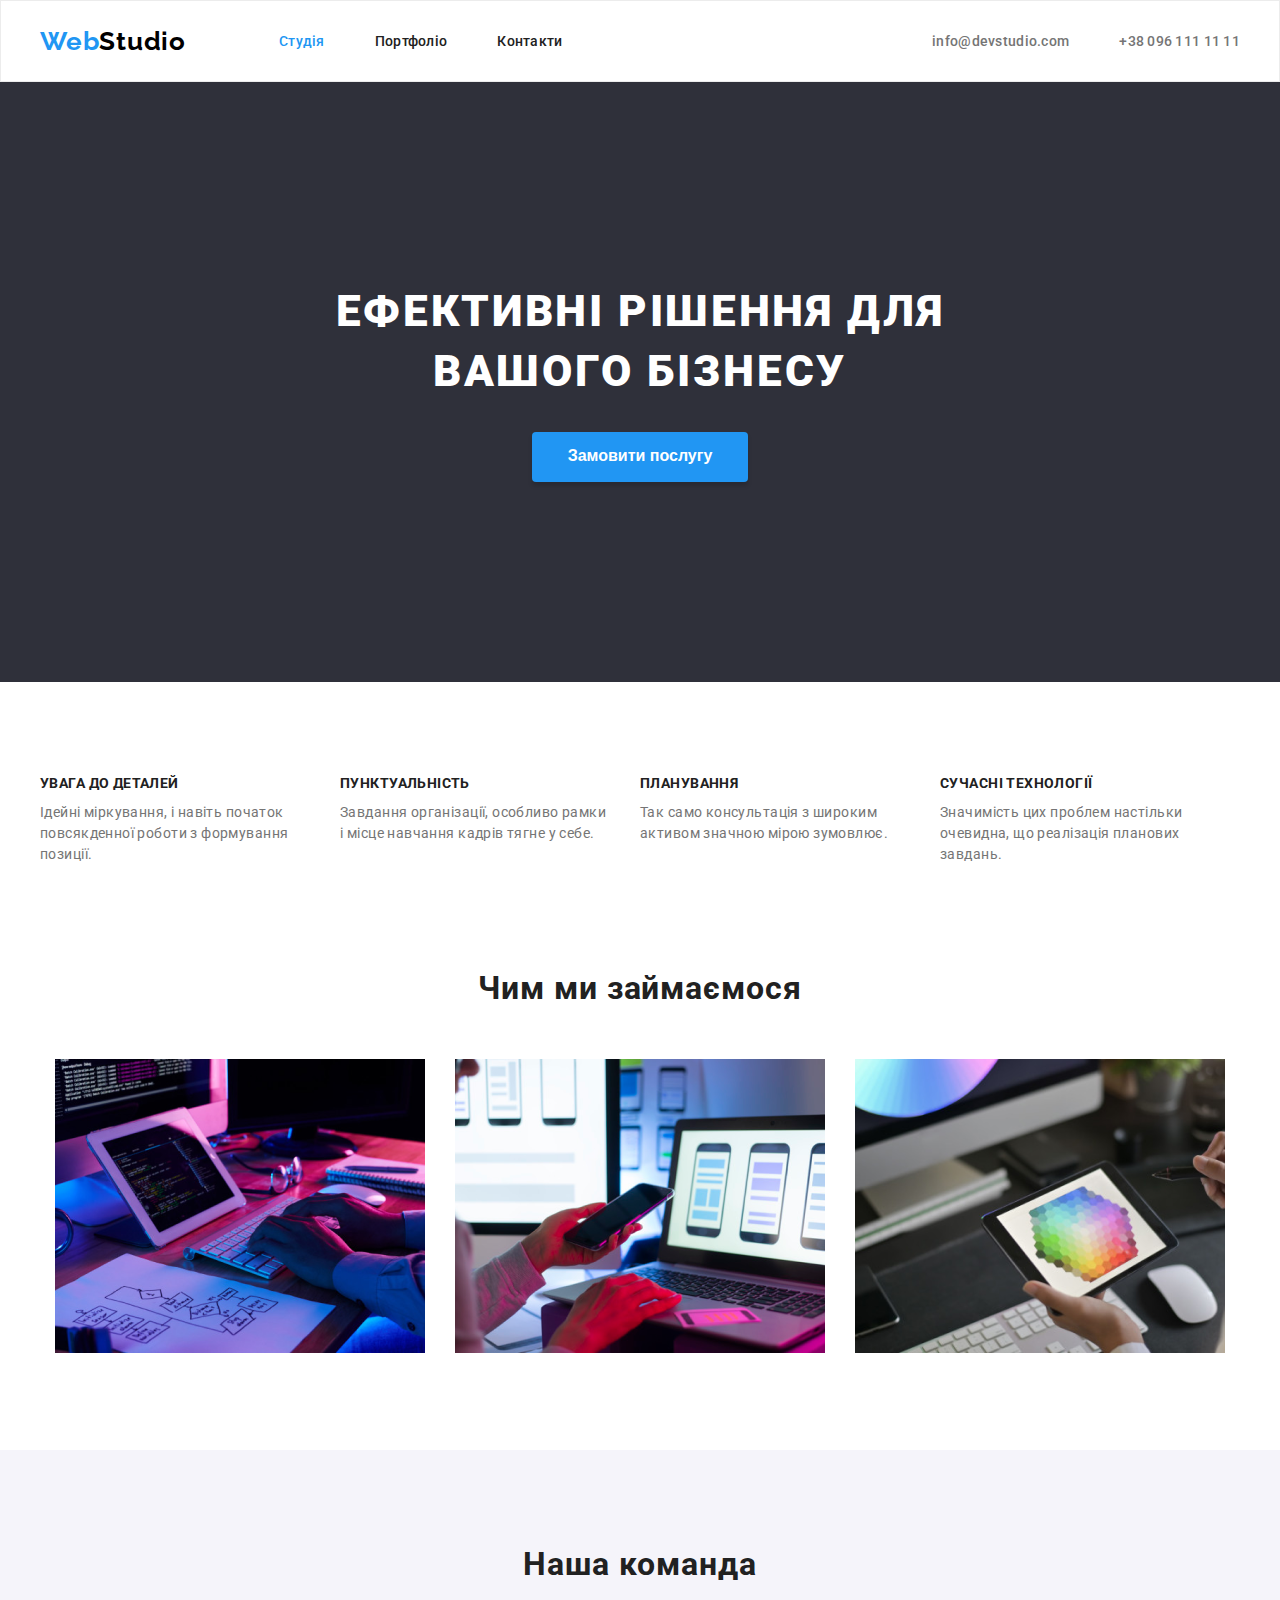
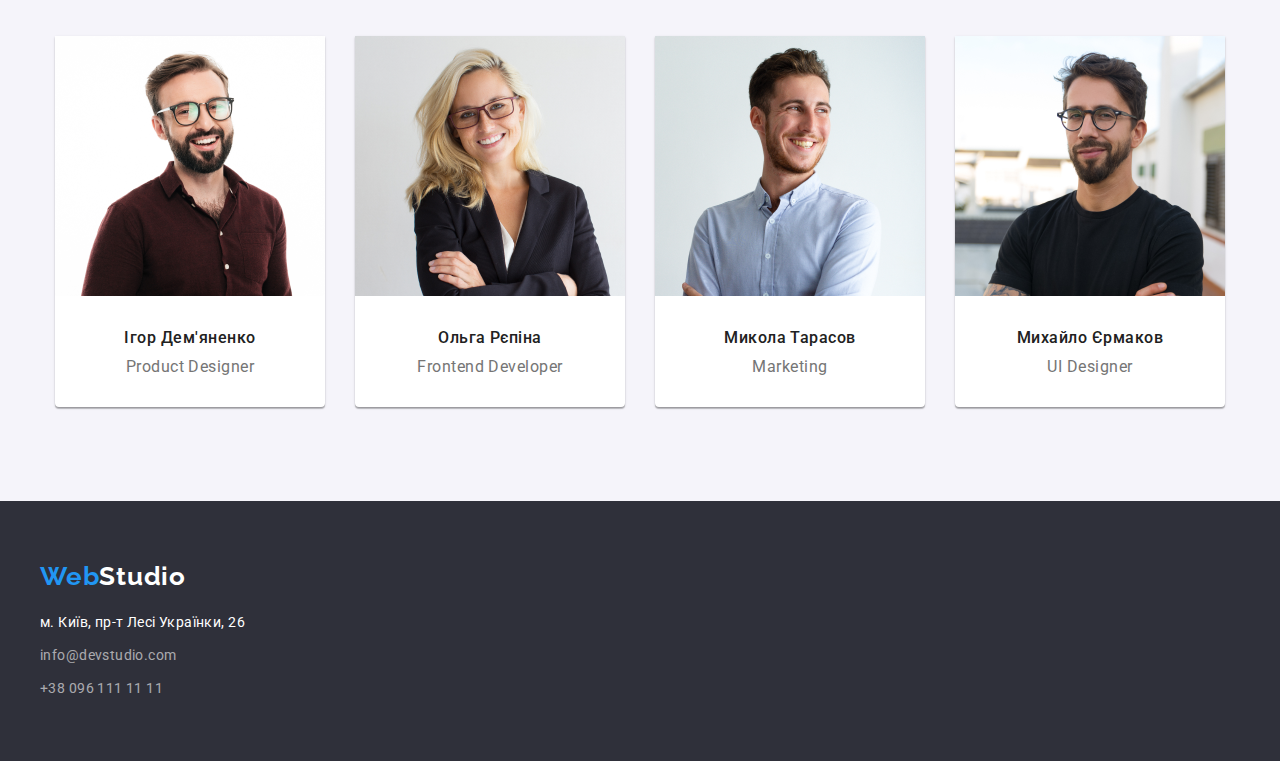
==== index.html @ a10d0b43 "Клонує новий репозиторій" ====
<!DOCTYPE html>
<html lang="uk">
  <head>
    <meta charset="UTF-8">
    <meta http-equiv="X-UA-Compatible" content="IE=edge">
    <meta name="viewport" content="width=device-width, initial-scale=1.0">
    <title>Веб Студія</title>
    <link rel="preconnect" href="https://fonts.googleapis.com">
    <link rel="preconnect" href="https://fonts.gstatic.com" crossorigin>
    <link
      href="https://fonts.googleapis.com/css2?family=Raleway:wght@700&family=Roboto:wght@400;500;700;900&display=swap"
      rel="stylesheet">
    <link rel="stylesheet" href="./styles/styles.css">
  </head>
  <body>
    <!-- Header -->
    <header class="header">
      <!--Меню-->
      <div class="container total-menu">
        <nav class="menu">
          <a class="name-header" href="./index.html" lang="en"
            ><span class="name-title">Web</span>Studio</a
          >
          <ul class="menu-list">
            <li class="menu-item"><a href="./index.html" class="link current-text">Студія</a></li>
            <li class="menu-item"><a href="./portfolio.html" class="link">Портфоліо</a></li>
            <li class="menu-item"><a href="#" class="link">Контакти</a></li>
          </ul>
        </nav>
        <!--Лінки зв'язку-->
        <ul class="menu-contacts">
          <li class="contact-mail">
            <a href="mailto:info@devstudio.com" class="contacts-mail">info@devstudio.com</a>
          </li>
          <li class="contact-tel">
            <a href="tel:+380961111111" class="contacts-tel">+38 096 111 11 11</a>
          </li>
        </ul>
      </div>
    </header>
    <!--Main-->
    <main>
      <!--Шапка-->
      <section class="hero">
        <div class="container">
          <h1 class="hero-title">Ефективні рішення для вашого бізнесу</h1>
          <button class="hero-button" type="button">Замовити послугу</button>
        </div>
      </section>
      <!--Особливості-->
      <section class="describe">
        <div class="container">
          <h2 class="visually-hidden">Що нас характеризує</h2>
          <ul class="describe-list">
            <li class="describe-item">
              <h3 class="describe-article">УВАГА ДО ДЕТАЛЕЙ</h3>
              <p class="describe-text">
                Ідейні міркування, і навіть початок повсякденної роботи з формування позиції.
              </p>
            </li>
            <li class="describe-item">
              <h3 class="describe-article">ПУНКТУАЛЬНІСТЬ</h3>
              <p class="describe-text">
                Завдання організації, особливо рамки і місце навчання кадрів тягне у себе.
              </p>
            </li>
            <li class="describe-item">
              <h3 class="describe-article">ПЛАНУВАННЯ</h3>
              <p class="describe-text">
                Так само консультація з широким активом значною мірою зумовлює.
              </p>
            </li>
            <li class="describe-item">
              <h3 class="describe-article">СУЧАСНІ ТЕХНОЛОГІЇ</h3>
              <p class="describe-text">
                Значимість цих проблем настільки очевидна, що реалізація планових завдань.
              </p>
            </li>
          </ul>
        </div>
      </section>
      <!--Чим ми займаємося-->
      <section class="our-business">
        <div class="container">
          <h2 class="our-business-title">Чим ми займаємося</h2>
          <ul class="our-business-list">
            <li class="our-business-item">
              <img
                src="./images/img1.jpg"
                alt="Складання алглритмів на ноутбуці"
                width="370"
                height="294">
            </li>
            <li class="our-business-item">
              <img
                src="./images/img2.jpg"
                alt="Розробкв мобільних додатків"
                width="370"
                height="294">
            </li>
            <li class="our-business-item">
              <img
                src="./images/img3.jpg"
                alt="Кольорова гама на планшеті"
                width="370"
                height="294">
            </li>
          </ul>
        </div>
      </section>
      <!--Наша команда-->
      <section class="our-command">
        <div class="container">
          <h2 class="our-command-title">Наша команда</h2>
          <ul class="our-command-list">
            <li class="our-command-item">
              <img src="./images/img4.jpg" alt="Ігор Дем'яненко" width="270" height="260">
              <div class="pic-worker">
                <h3 class="our-name">Ігор Дем'яненко</h3>
                <p class="our-job" lang="en">Product Designer</p>
              </div>
            </li>
            <li class="our-command-item">
              <img src="./images/img5.jpg" alt="Ольга Рєпіна" width="270" height="260">
              <div class="pic-worker">
                <h3 class="our-name">Ольга Рєпіна</h3>
                <p class="our-job" lang="en">Frontend Developer</p>
              </div>
            </li>
            <li class="our-command-item">
              <img src="./images/img6.jpg" alt="Микола Тарасов" width="270" height="260">
              <div class="pic-worker">
                <h3 class="our-name">Микола Тарасов</h3>
                <p class="our-job" lang="en">Marketing</p>
              </div>
            </li>
            <li class="our-command-item">
              <img src="./images/img7.jpg" alt="Михайло Єрмаков" width="270" height="260">
              <div class="pic-worker">
                <h3 class="our-name">Михайло Єрмаков</h3>
                <p class="our-job" lang="en">UI Designer</p>
              </div>
            </li>
          </ul>
        </div>
      </section>
    </main>
    <!--Footer-->
    <footer class="footer">
      <div class="container">
        <a class="name-footer" href="index.html" lang="en"
          ><span class="name-title">Web</span>Studio</a
        >
        <address>
          <ul class="address-list">
            <li class="address-item">
              <a
                href="https://goo.gl/maps/f6Jy9NrF3AqPm8kXA"
                target="_blank"
                rel="noopener noreferrer"
                >м. Київ, пр-т Лесі Українки, 26</a
              >
            </li>
            <li class="address-link">
              <a href="mailto:info@devstudio.com" class="contact-link">info@devstudio.com</a>
            </li>
            <li class="address-link">
              <a href="tel:+380961111111" class="contact-link">+38 096 111 11 11</a>
            </li>
          </ul>
        </address>
      </div>
    </footer>
  </body>
</html>
---- styles/styles.css ----
:root {
    --brand-color: #000;
    --primary-text-color: #212121;
    --secondary-text-color: #757575;
    --accent-text-color: #2196F3;
    --title-color: #FFFFFF;
    --background-color: #2F303A;
    --background-button: #2196F3;
    --background-portfolio: #F5F4FA;
    --background-color-main: #ffffff;
    --background-color-active: #188CE8;
}

body {
    font-family: 'Roboto', sans-serif;
    color: var(--primary-text-color);
    background: var(--background-color-main);
    margin: 0 auto;
 
    font-size: 14px;
}

.container {
    width: 1200px;
    padding-left: 15px;
    padding-right: 15px;
    margin: 0 auto;
    /* border: 1px solid #bb2020; */
}

/*_____________________Header__________________*/
.header {
    border-color: var(--background-color-main);
    border: 1px solid #ECECEC;
}

.name-header {
    display: inline-block;
    margin-right: 93px;
  
    font-family: 'Raleway';
    font-weight: 700;
    font-size: 26px;
    line-height: 1.19;
    /* identical to box height */
    letter-spacing: 0.03em;

    text-decoration: none;
    color: var(--brand-color);
}

.name-title,
.name-footer {
    color: var(--accent-text-color);
}

/*__________________Menu_____________________*/
.total-menu{
    display: flex;
    align-items: center;
}

.menu {
    display: flex;
    align-items: center;
}

.menu-list,
.menu-contacts {
    list-style: none;
    margin: 0;
}

.menu-list {
    padding-left: 0px;
   
    display: flex;
    justify-content: flex-start; 
    flex-direction: row;
    gap: 50px;
}

.menu-item {
    margin-left: 0px;
    /* padding-right: 50px; */
    
 }

.link {
    display: block;

    color: var(--primary-text-color);
    padding-top: 32px;
    padding-bottom: 32px;

    text-decoration: none;

    font-weight: 500;
    line-height: 16px;
    letter-spacing: 0.02em;

    color: var(--primary-text-color);
}

.current-text {
    color: var(--accent-text-color);
}

   /* Connection links */
.menu-contacts {
    display: flex;
    align-items: center;
    /* padding: 0; */
    padding-left: 0;
    margin-left: auto;
    gap: 50px;
}

.contacts-mail {
    line-height: 16px;
    letter-spacing: 0.02em;

    color: var(--secondary-text-color);
}

.contacts-tel {
    line-height: 16px;
    letter-spacing: 0.02em;

    color: var(--secondary-text-color);
}

.contacts-mail,
.contacts-tel {
    text-decoration: none;
    font-weight: 500;
}

.link:hover,
.link:focus,
.contacts-mail:hover,
.contacts-mail:focus,
.contacts-tel:hover,
.contacts-tel:focus {
    color: var(--accent-text-color);
}

 /*___________________Hero____________________*/
.hero {
    padding-top: 200px;
    padding-bottom: 200px;
    /* padding-left: 452px; */
    background-color: var(--background-color);
}

.hero-title {
    margin: auto auto 30px auto;
    width: 696px;
    font-weight: 900;
    font-size: 44px;
    line-height: 1.36;
    /* or 136% */
    text-align: center;
    letter-spacing: 0.06em;
    text-transform: uppercase;
    color: var(--title-color);
}

    /* Button */
.hero-button {
    width: 216px;
    height: 50px;
    margin: 0 auto;
    display: flex;
    align-items: center;
    text-align: center;
    font-weight: 700;
    font-size: 16px;
    line-height: 1.8;
    cursor: pointer;
    color: var(--title-color);
    background-color: var(--background-button);
    box-shadow: 0px 4px 4px rgba(0, 0, 0, 0.15);
    border-radius: 4px;
    border: none;
    justify-content: center;
}

.hero button[type="button"]:hover,
.hero button[type="button"]:focus {
    color: var(--title-color);
    background-color: var(--background-color-active);
}

/* ___________________Describe_________________________ */

.describe {
    padding-top: 94px;
    padding-bottom: 94px;
}

.visually-hidden {
    position: absolute;
    white-space: nowrap;
    width: 1px; 
    height: 1px;
    overflow: hidden;
    border: 0;
    padding: 0;
    clip: rect(0 0 0 0);
    clip-path: inset(50%);
    margin: -1px; }

.describe-list {
    margin: 0 auto;
    padding-left: 0;
    display: flex;
    list-style: none;
    gap: 30px;
}

.describe-article {
    margin-top: 0;
    margin-bottom: 10px;

    font-weight: 700;
    font-size: 14px;
    line-height: 1.14;
    letter-spacing: 0.03em;
    text-transform: uppercase;
    color: var(--primary-text-color);
}

.describe-text {
    margin: 0;

    width: 270px;
    height: 72px;

    font-size: 14px;
    line-height: 1.5;
    /* or 171% */

    letter-spacing: 0.03em;
    color: var(--secondary-text-color);
}

/*__________________Our business______________*/

.our-business {
    padding-bottom: 94px;
}

.our-business-title {
    margin-bottom: 50px;
    margin-top: 0;

    display: flex;
    justify-content: center;
    font-size: 32px;
    line-height: 1.3;
    text-align: center;
    letter-spacing: 0.03em;
    color: var(--primary-text-color);
}

.our-business-list {
    display: flex;
    margin: 0;
    padding-left: 0;

    justify-content: center;
    gap: 30px;
}

.our-business-item {
    list-style: none;
}

/* __________________Our command________________ */
.our-command {
    padding-top: 94px;
    padding-bottom: 94px;

    background-color: var(--background-portfolio);
}

.our-command-title {
    margin-bottom: 50px;
    margin-top: 0;

    font-size: 32px;
    line-height: 1.3;
    text-align: center;
    letter-spacing: 0.03em;
    color: var(--primary-text-color);
}

.our-command-list {
    display: flex;
    justify-content: center;
    margin: 0;
    padding-left: 0;
    gap: 30px;
    list-style: none;
}

.our-command-item {
    background-color: var(--background-color-main);
/* material shadow v1 */
    box-shadow: 0px 1px 3px rgba(0, 0, 0, 0.12), 0px 1px 1px rgba(0, 0, 0, 0.14), 0px 2px 1px rgba(0, 0, 0, 0.2);
    border-radius: 0px 0px 4px 4px;
}

.pic-worker {
    padding: 30px 0;
}

.our-name {
    margin: 0;
    font-weight: 500;
    font-size: 16px;
    line-height: 1.18;
/* identical to box height */
    text-align: center;
    letter-spacing: 0.03em;
    color: var(--primary-text-color);
    display: flex;
    justify-content: center;
}

.our-job{
    margin-top: 10px;
    margin-bottom: 0;

    font-size: 16px;
    line-height: 1.18;
/* identical to box height */
    text-align: center;
    letter-spacing: 0.03em;
    color:var(--secondary-text-color);
    display: flex;
    justify-content: center;
}

/*__________________Footer__________________________*/
.footer {
    padding: 60px 0;
    background-color: var(--background-color);
}

.name-footer {
    font-family: 'Raleway';
    font-weight: 700;
    font-size: 26px;
    line-height: 1.19;
 /* identical to box height */
    letter-spacing: 0.03em;
    text-decoration: none;
    color: var(--title-color);
}

.address-list {
    margin-top: 20px;
    margin-bottom: 0;

    padding-left: 0px;
    list-style: none;
    font-style: normal;
    text-decoration:none;
}

.contact-link:hover,
.contact-link:focus {
    color: var(--accent-text-color);
}

.address-list a[href="https://goo.gl/maps/f6Jy9NrF3AqPm8kXA"] {
    font-weight: 400;
    font-size: 14px;
    line-height: 1.71;
    /* or 171% */
    letter-spacing: 0.03em;

    text-decoration:none;
    color: var(--title-color);
}

.address-link {
    margin-top: 9px;
}

.contact-link {
    font-weight: 400;
    font-size: 14px;
    line-height: 1.71;
    /* or 171% */
    letter-spacing: 0.03em;
    color: rgba(255, 255, 255, 0.6);
    text-decoration:none;
}

.address-item:hover,
.address-item:focus {
    color: var(--accent-text-color);
}

/*========================Portfolio==========================*/

.portfolio {
    padding-top: 94px;
    padding-bottom: 94px;
}

.portfolio-list {
    margin: 0;
    padding-left: 0;
    list-style: none;
    display: flex;
    justify-content: center;
    gap: 8px;
}

.portf-button:hover,
.portf-button:focus {
    background-color: var(--accent-text-color);
    color: var(--title-color);
}

.portf-button {
    padding: 6px 22px;
    width: auto;
    height: 38px;
    border-radius: 4px;
    border: 0;
    cursor: pointer;
    font-family: 'Roboto';
    /* font-style: normal; */
    font-weight: 500;
    font-size: 16px;
    line-height: 1.6;
    /* identical to box height, or 162% */
    text-align: center;
    /* letter-spacing: 0.03em; */
    color: var(--primary-text-color);
    background-color: var(--background-portfolio);
}

.photo-list {
    margin-top: 50px;
    margin-bottom: 0;
    padding: 0;

    list-style: none;
    display: flex;
    flex-wrap: wrap;
    justify-content: center;

    gap: 30px;
}

.photo-img {
    background-color: var(--background-color-main);
}

.portfolio-img {
    display: block;
}

.photo-item {
    margin: 0;
    padding: 20px 24px;

    border: 1px solid #eeeeee;
    border-top: none;

}

.photo-title {
    margin-top: 0;
    margin-bottom: 4px;

    font-weight: 700;
    font-size: 18px;
    line-height: 2;
/* identical to box height, or 200% */
    letter-spacing: 0.06em;
    color: var(--primary-text-color);
}

.photo-text {
    margin: 0;
    font-weight: 400;
    font-size: 16px;
    line-height: 1.8;
/* identical to box height, or 188% */
    letter-spacing: 0.03em;
    color: var(--secondary-text-color);
}
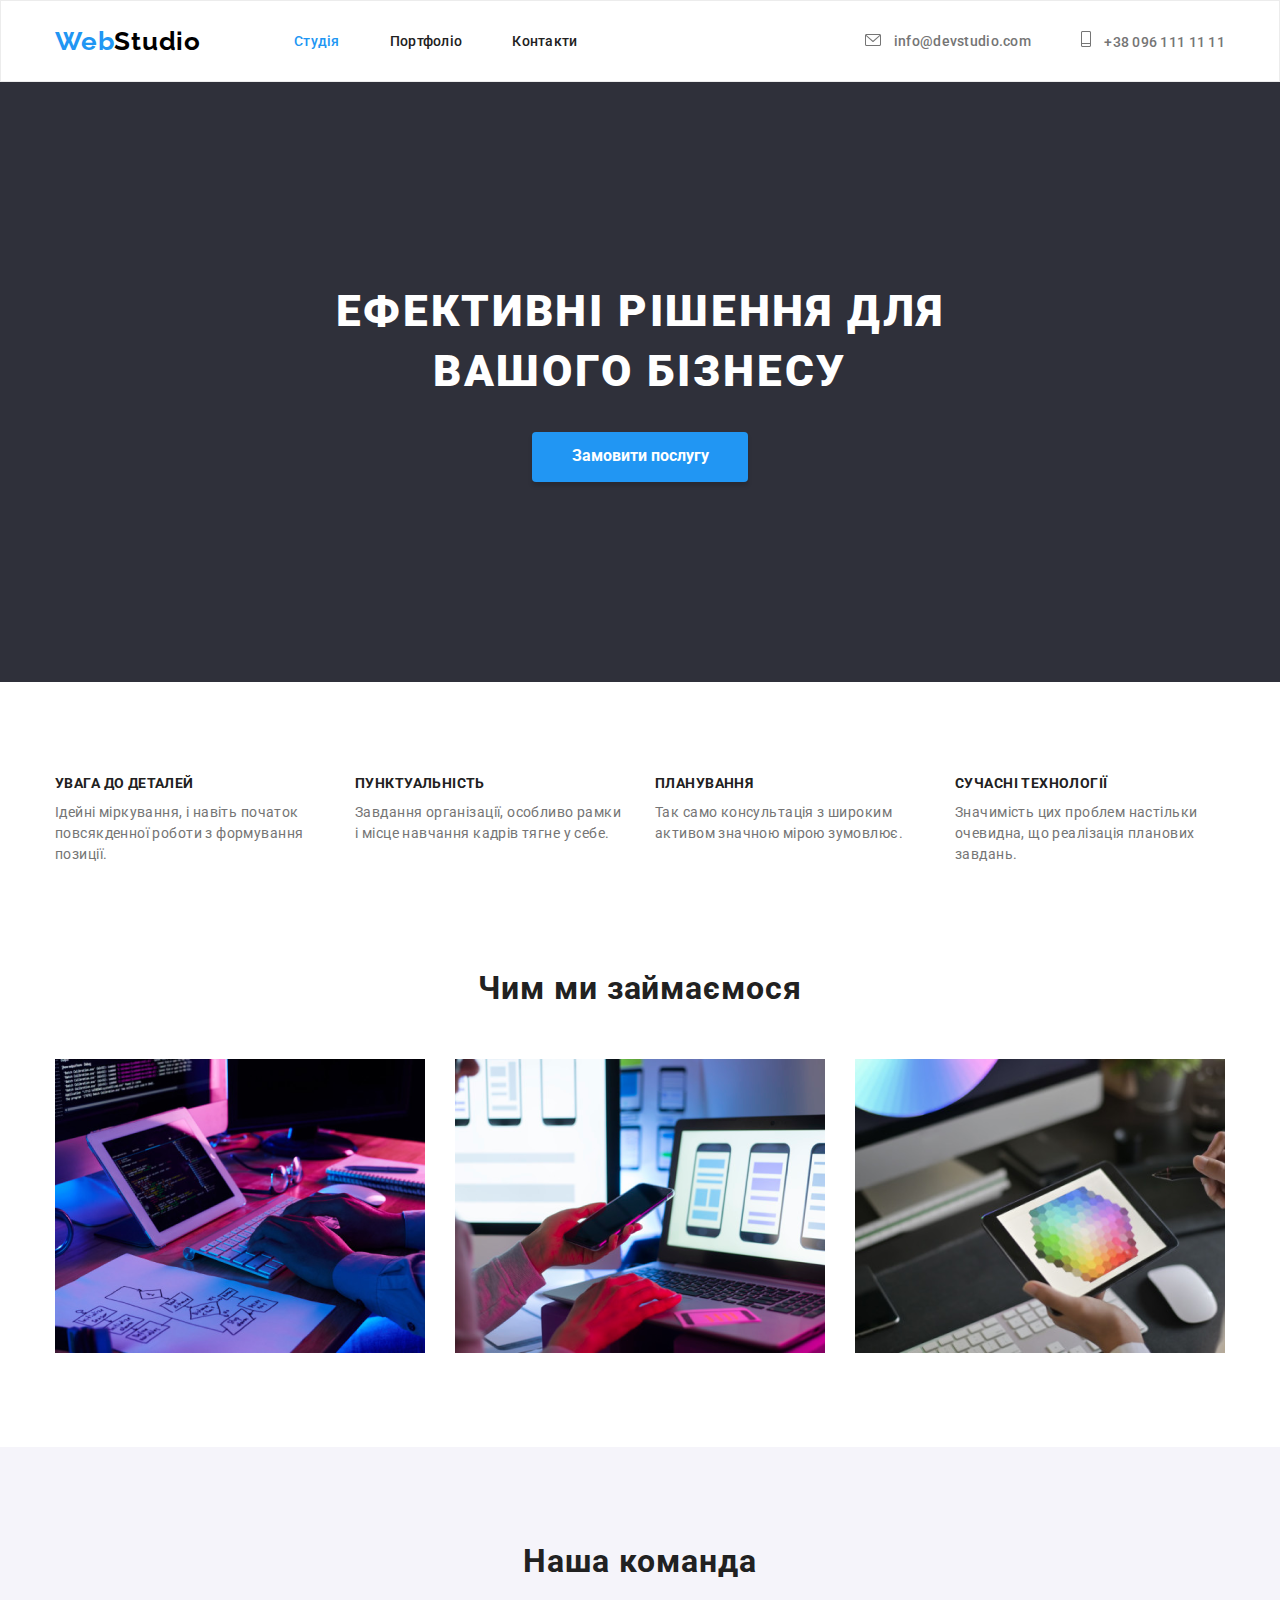
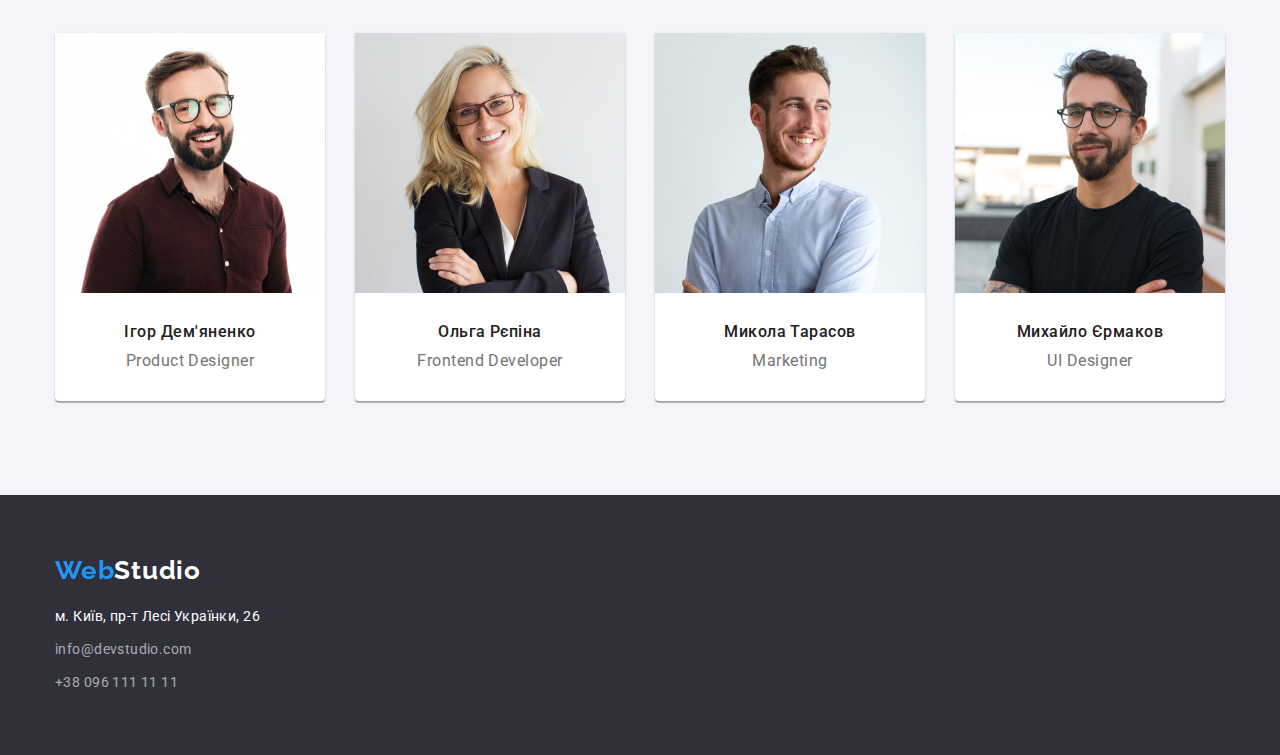
==== commit 895a66c3: "SVG" ====
--- a/index.html
+++ b/index.html
@@ -10,6 +10,7 @@
     <link
       href="https://fonts.googleapis.com/css2?family=Raleway:wght@700&family=Roboto:wght@400;500;700;900&display=swap"
       rel="stylesheet">
+    <link rel="stylesheet" href="https://cdnjs.cloudflare.com/ajax/libs/modern-normalize/1.1.0/modern-normalize.min.css">
     <link rel="stylesheet" href="./styles/styles.css">
   </head>
   <body>
@@ -30,10 +31,18 @@
         <!--Лінки зв'язку-->
         <ul class="menu-contacts">
           <li class="contact-mail">
-            <a href="mailto:info@devstudio.com" class="contacts-mail">info@devstudio.com</a>
+            <a href="mailto:info@devstudio.com" class="contacts-mail">
+              <svg class="icon-mail" width="16px" height="12px">
+                <use href="./images/svg/mail.svg"></use>
+              </svg>
+          <span>info@devstudio.com</span></a>
           </li>
           <li class="contact-tel">
-            <a href="tel:+380961111111" class="contacts-tel">+38 096 111 11 11</a>
+            <a href="tel:+380961111111" class="contacts-tel">
+              <svg class="icon-mobil" width="10px" height="16px">
+                <use href="./images/svg/mobil.svg"></use>
+              </svg>
+          <span>+38 096 111 11 11</span></a>
           </li>
         </ul>
       </div>
--- a/styles/styles.css
+++ b/styles/styles.css
@@ -1,3 +1,7 @@
+html {
+    box-sizing: border-box;
+}
+
 :root {
     --brand-color: #000;
     --primary-text-color: #212121;
@@ -11,6 +15,12 @@
     --background-color-active: #188CE8;
 }
 
+img {
+    display: block;
+    max-width: 100%;
+    height: auto;
+  }
+
 body {
     font-family: 'Roboto', sans-serif;
     color: var(--primary-text-color);
@@ -136,6 +146,8 @@
     font-weight: 500;
 }
 
+.icon-mail:hover,
+.icon-mobil:focus,
 .link:hover,
 .link:focus,
 .contacts-mail:hover,
@@ -143,6 +155,12 @@
 .contacts-tel:hover,
 .contacts-tel:focus {
     color: var(--accent-text-color);
+}
+
+.icon-mail,
+.icon-mobil {
+    margin-right: 10px;
+    fill: #757575;
 }
 
  /*___________________Hero____________________*/
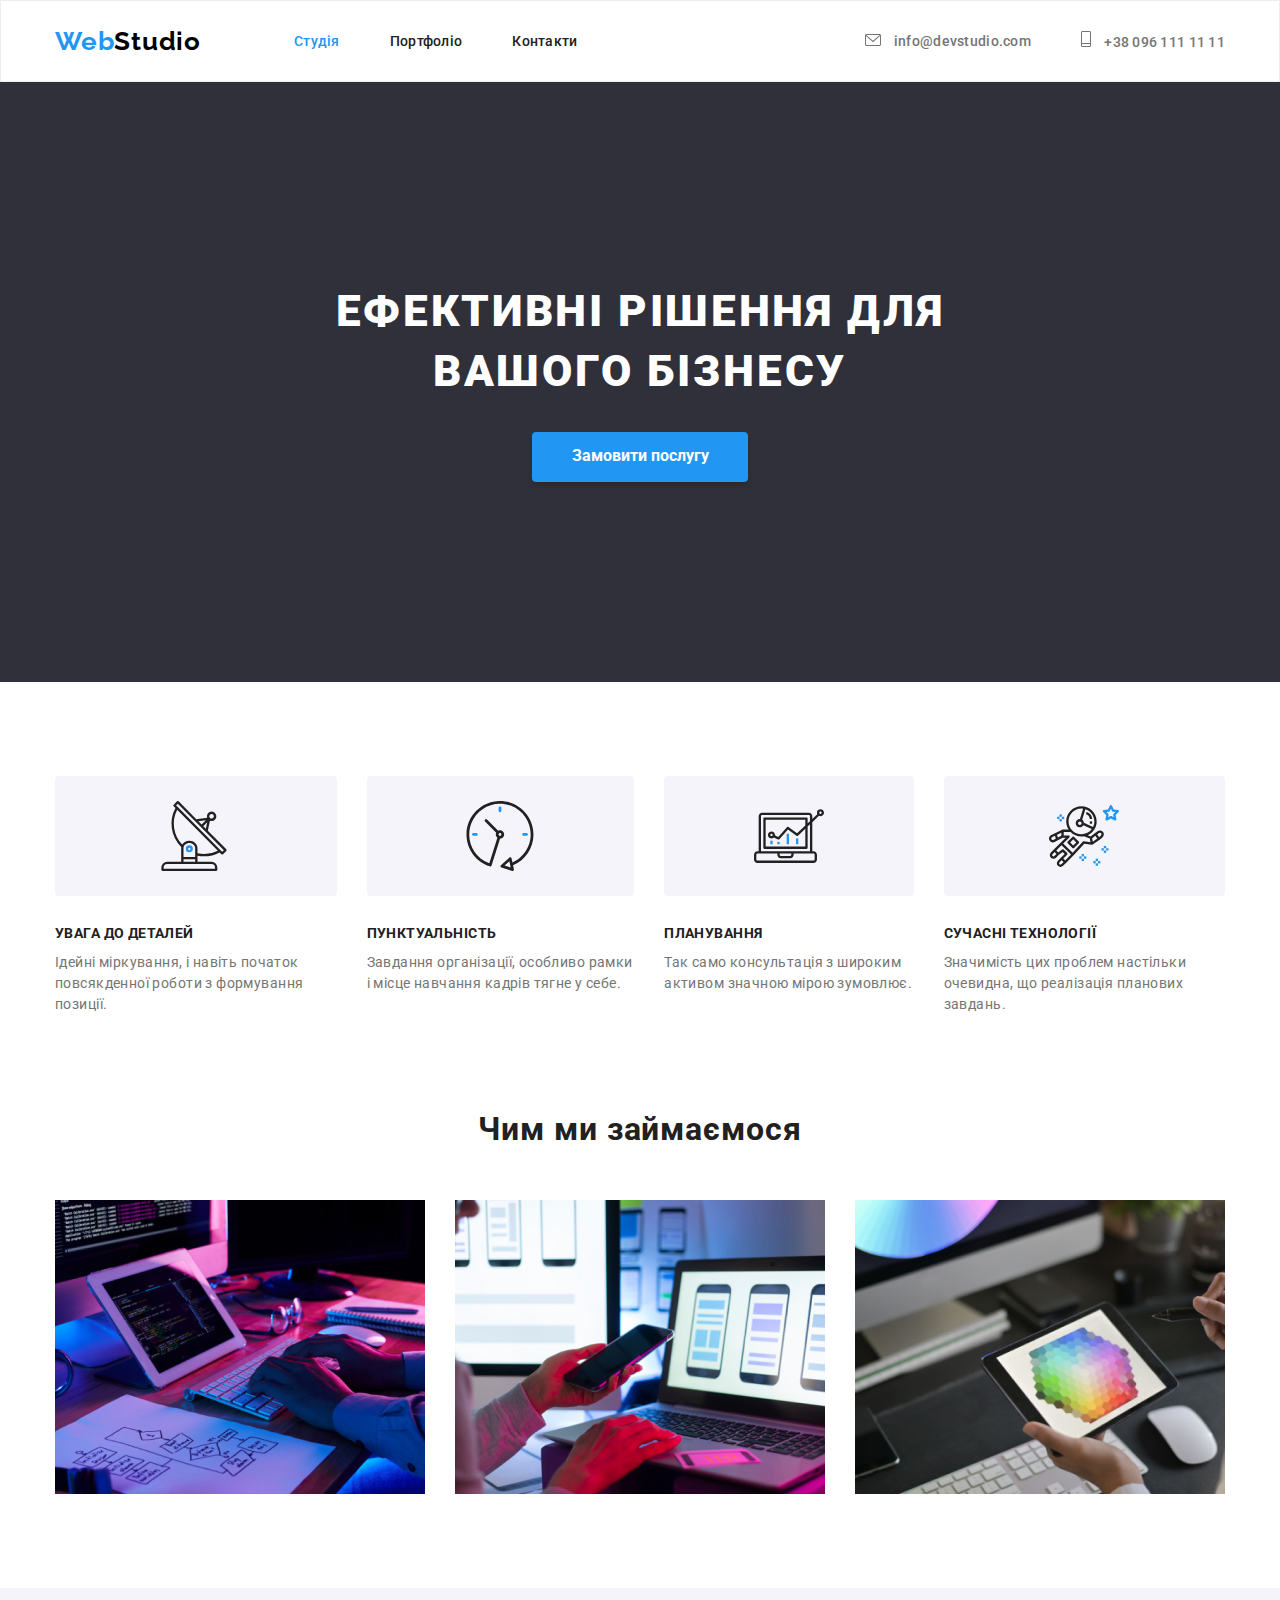
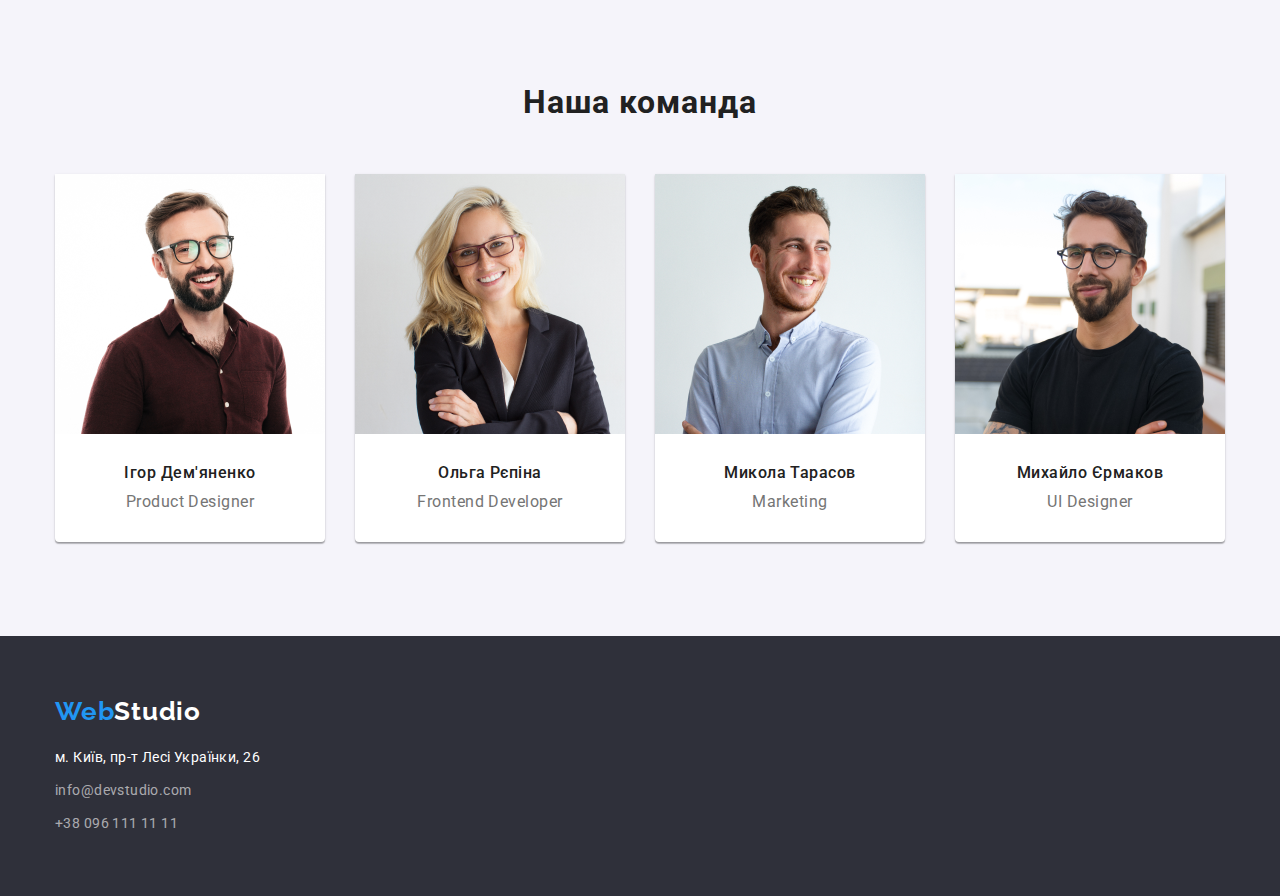
==== commit d51af5a1: "DZ 3New readme" ====
--- a/index.html
+++ b/index.html
@@ -35,14 +35,16 @@
               <svg class="icon-mail" width="16px" height="12px">
                 <use href="./images/svg/mail.svg"></use>
               </svg>
-          <span>info@devstudio.com</span></a>
+              <span>info@devstudio.com</span>
+            </a>
           </li>
           <li class="contact-tel">
             <a href="tel:+380961111111" class="contacts-tel">
               <svg class="icon-mobil" width="10px" height="16px">
                 <use href="./images/svg/mobil.svg"></use>
               </svg>
-          <span>+38 096 111 11 11</span></a>
+              <span>+38 096 111 11 11</span>
+            </a>
           </li>
         </ul>
       </div>
@@ -62,24 +64,44 @@
           <h2 class="visually-hidden">Що нас характеризує</h2>
           <ul class="describe-list">
             <li class="describe-item">
+              <div class="describe-ikon">
+                <svg class="ikon-antena" width="70px" height="70px">
+                    <use href="./images/svg/antena.svg"></use>
+                </svg>
+              </div>
               <h3 class="describe-article">УВАГА ДО ДЕТАЛЕЙ</h3>
               <p class="describe-text">
                 Ідейні міркування, і навіть початок повсякденної роботи з формування позиції.
               </p>
             </li>
             <li class="describe-item">
+              <div class="describe-ikon">
+                <svg class="ikon-clock" width="70px" height="70px">
+                    <use href="./images/svg/clock.svg"></use>
+                </svg>
+              </div>
               <h3 class="describe-article">ПУНКТУАЛЬНІСТЬ</h3>
               <p class="describe-text">
                 Завдання організації, особливо рамки і місце навчання кадрів тягне у себе.
               </p>
             </li>
             <li class="describe-item">
+              <div class="describe-ikon">
+                <svg class="ikon-computer" width="70px" height="70px">
+                    <use href="./images/svg/computer.svg"></use>
+                </svg>
+              </div>
               <h3 class="describe-article">ПЛАНУВАННЯ</h3>
               <p class="describe-text">
                 Так само консультація з широким активом значною мірою зумовлює.
               </p>
             </li>
             <li class="describe-item">
+              <div class="describe-ikon">
+                <svg class="ikon-cosmonaut" width="70px" height="70px">
+                    <use href="./images/svg/cosmonaut.svg"></use>
+                </svg>
+              </div>
               <h3 class="describe-article">СУЧАСНІ ТЕХНОЛОГІЇ</h3>
               <p class="describe-text">
                 Значимість цих проблем настільки очевидна, що реалізація планових завдань.
--- a/styles/styles.css
+++ b/styles/styles.css
@@ -40,7 +40,6 @@
 
 /*_____________________Header__________________*/
 .header {
-    border-color: var(--background-color-main);
     border: 1px solid #ECECEC;
 }
 
@@ -237,6 +236,16 @@
     gap: 30px;
 }
 
+.describe-ikon {
+    display: flex;
+    height: 120px;
+    justify-content: center;
+    align-items: center;
+    background-color: #f5f4fa;
+    border-radius: 4px;
+    margin-bottom: 30px;
+}
+
 .describe-article {
     margin-top: 0;
     margin-bottom: 10px;
@@ -252,13 +261,9 @@
 .describe-text {
     margin: 0;
 
-    width: 270px;
-    height: 72px;
-
     font-size: 14px;
     line-height: 1.5;
     /* or 171% */
-
     letter-spacing: 0.03em;
     color: var(--secondary-text-color);
 }
@@ -273,8 +278,6 @@
     margin-bottom: 50px;
     margin-top: 0;
 
-    display: flex;
-    justify-content: center;
     font-size: 32px;
     line-height: 1.3;
     text-align: center;
@@ -343,8 +346,7 @@
     text-align: center;
     letter-spacing: 0.03em;
     color: var(--primary-text-color);
-    display: flex;
-    justify-content: center;
+
 }
 
 .our-job{
@@ -357,8 +359,6 @@
     text-align: center;
     letter-spacing: 0.03em;
     color:var(--secondary-text-color);
-    display: flex;
-    justify-content: center;
 }
 
 /*__________________Footer__________________________*/
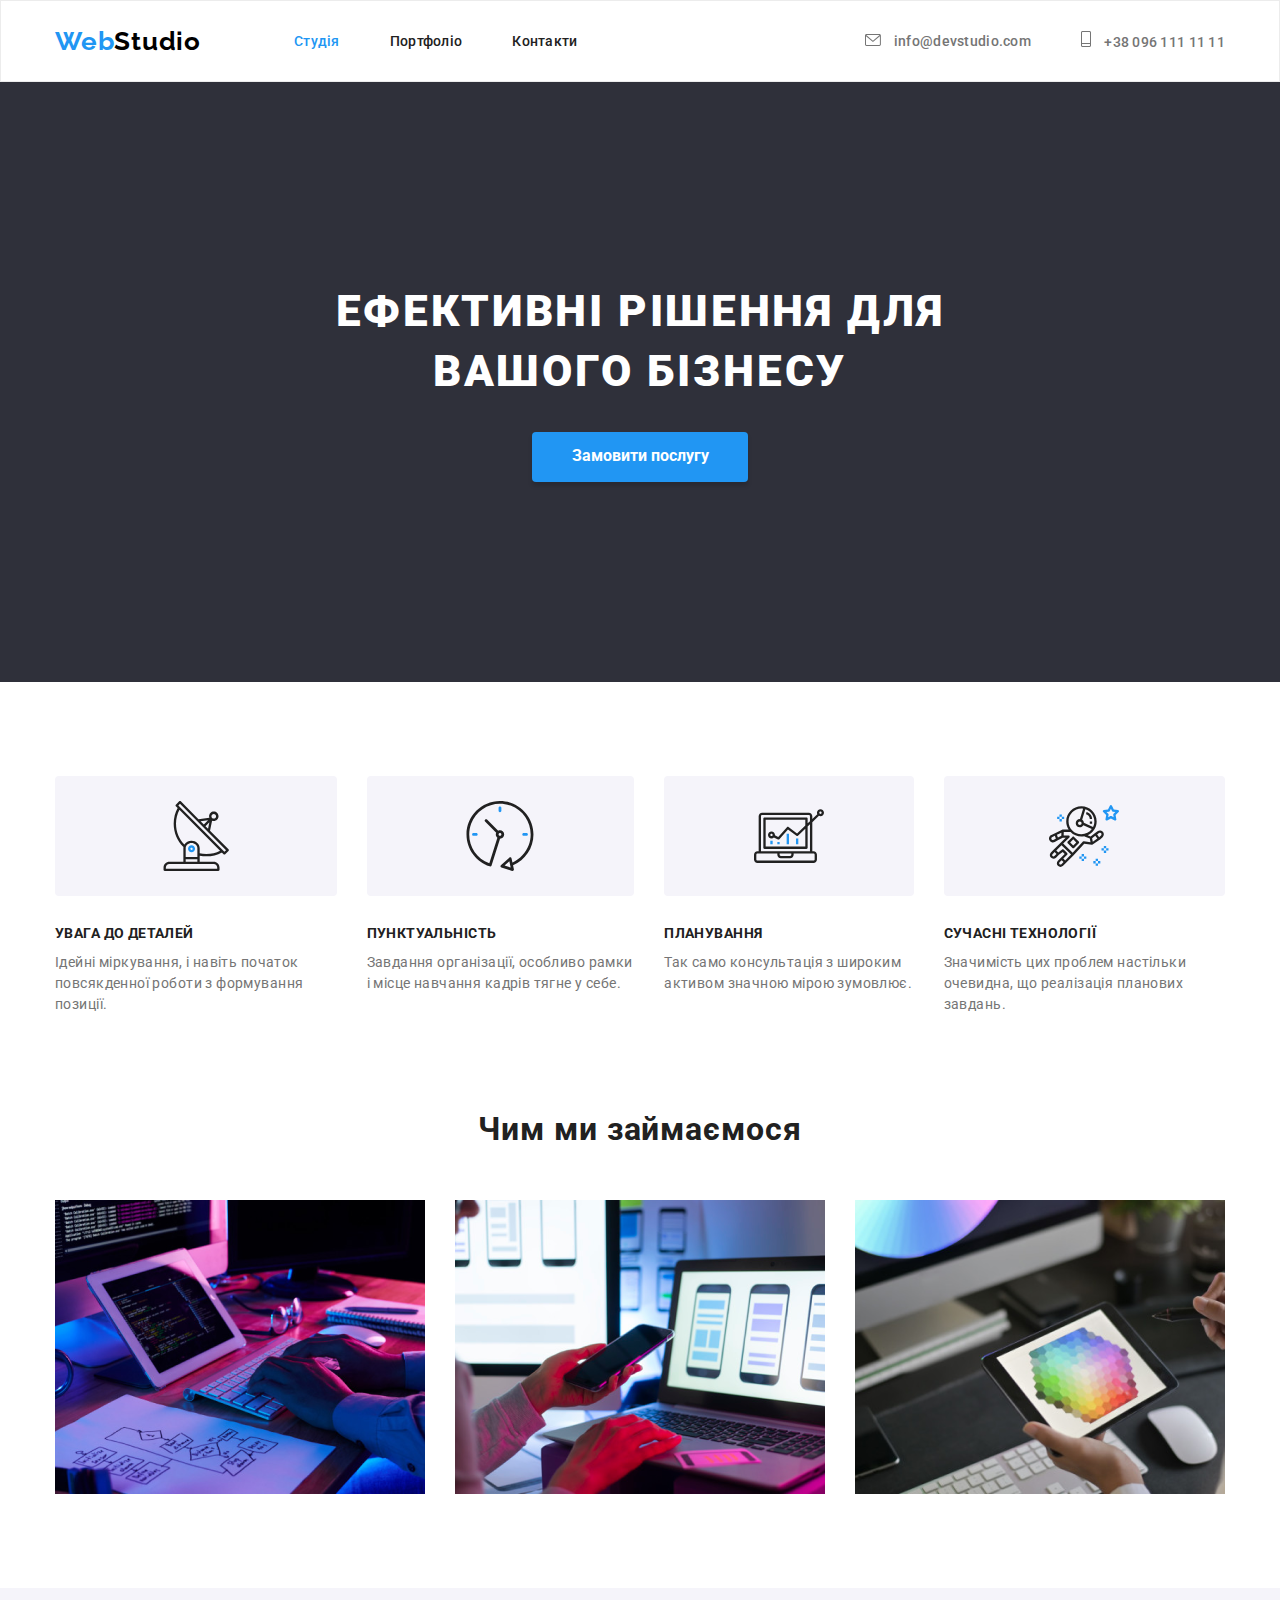
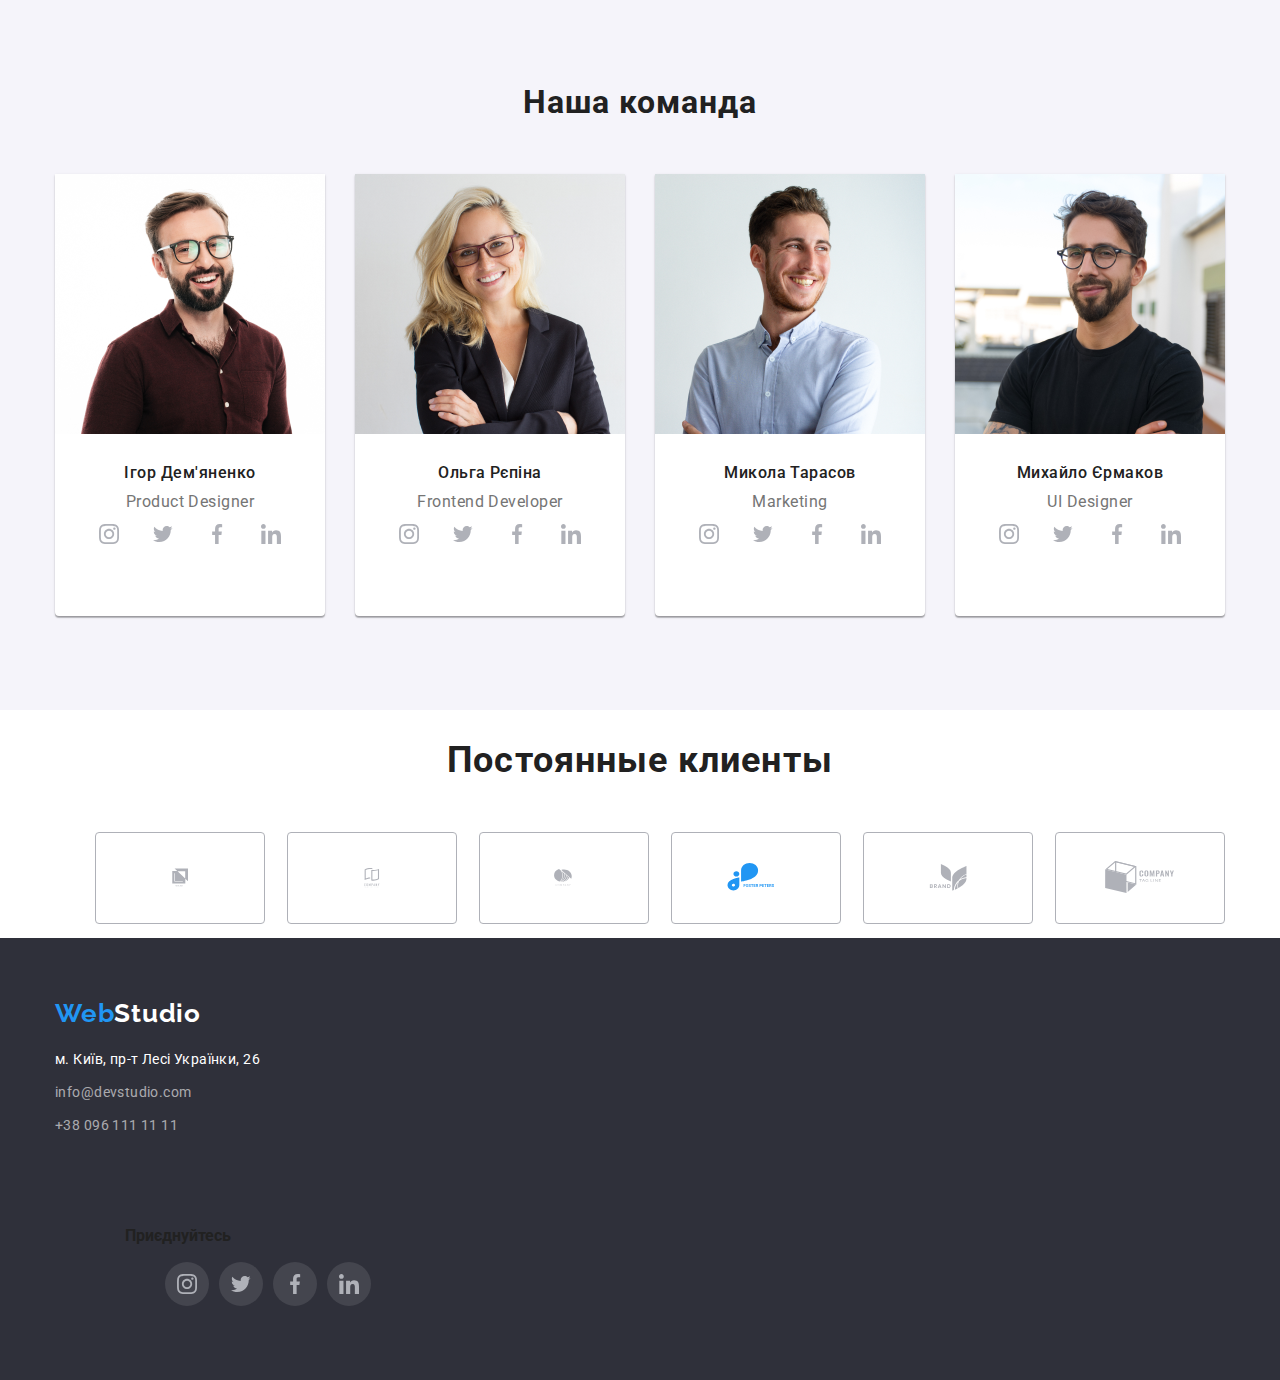
==== commit 9811d48c: "Add SVG icons" ====
--- a/index.html
+++ b/index.html
@@ -33,7 +33,7 @@
           <li class="contact-mail">
             <a href="mailto:info@devstudio.com" class="contacts-mail">
               <svg class="icon-mail" width="16px" height="12px">
-                <use href="./images/svg/mail.svg"></use>
+                <use href="./images/svg/symbol-defs.svg#icon-mail"></use>
               </svg>
               <span>info@devstudio.com</span>
             </a>
@@ -41,7 +41,7 @@
           <li class="contact-tel">
             <a href="tel:+380961111111" class="contacts-tel">
               <svg class="icon-mobil" width="10px" height="16px">
-                <use href="./images/svg/mobil.svg"></use>
+                <use href="./images/svg/symbol-defs.svg#icon-mobil"></use>
               </svg>
               <span>+38 096 111 11 11</span>
             </a>
@@ -66,7 +66,7 @@
             <li class="describe-item">
               <div class="describe-ikon">
                 <svg class="ikon-antena" width="70px" height="70px">
-                    <use href="./images/svg/antena.svg"></use>
+                    <use href="./images/svg/symbol-defs.svg#icon-antena"></use>
                 </svg>
               </div>
               <h3 class="describe-article">УВАГА ДО ДЕТАЛЕЙ</h3>
@@ -77,7 +77,7 @@
             <li class="describe-item">
               <div class="describe-ikon">
                 <svg class="ikon-clock" width="70px" height="70px">
-                    <use href="./images/svg/clock.svg"></use>
+                    <use href="./images/svg/symbol-defs.svg#icon-clock"></use>
                 </svg>
               </div>
               <h3 class="describe-article">ПУНКТУАЛЬНІСТЬ</h3>
@@ -88,7 +88,7 @@
             <li class="describe-item">
               <div class="describe-ikon">
                 <svg class="ikon-computer" width="70px" height="70px">
-                    <use href="./images/svg/computer.svg"></use>
+                    <use href="./images/svg/symbol-defs.svg#icon-computer"></use>
                 </svg>
               </div>
               <h3 class="describe-article">ПЛАНУВАННЯ</h3>
@@ -99,7 +99,7 @@
             <li class="describe-item">
               <div class="describe-ikon">
                 <svg class="ikon-cosmonaut" width="70px" height="70px">
-                    <use href="./images/svg/cosmonaut.svg"></use>
+                    <use href="./images/svg/symbol-defs.svg#icon-cosmonaut"></use>
                 </svg>
               </div>
               <h3 class="describe-article">СУЧАСНІ ТЕХНОЛОГІЇ</h3>
@@ -149,6 +149,36 @@
               <div class="pic-worker">
                 <h3 class="our-name">Ігор Дем'яненко</h3>
                 <p class="our-job" lang="en">Product Designer</p>
+                <ul class="list social-list-light">
+                  <li class="social-item">
+                      <a href="" class="social-link-light">
+                          <svg class="icon-instagram" width="20px" height="20px">
+                              <use href="./images/svg/symbol-defs.svg#icon-instagram"></use>
+                          </svg>
+                      </a>
+                  </li>
+                  <li class="social-item">
+                      <a href="" class="social-link-light">
+                          <svg class="icon-tweeter" width="20px" height="20px">
+                              <use href="./images/svg/symbol-defs.svg#icon-tweeter"></use>
+                          </svg>
+                      </a>
+                  </li>
+                  <li class="social-item">
+                      <a href="" class="social-link-light">
+                          <svg class="icon-facebook" width="20px" height="20px">
+                              <use href="./images/svg/symbol-defs.svg#icon-facebook"></use>
+                          </svg>
+                      </a>
+                  </li>
+                  <li class="social-item">
+                      <a href="" class="social-link-light">
+                          <svg class="icon-linkedin" width="20px" height="20px">
+                              <use href="./images/svg/symbol-defs.svg#icon-linkedin"></use>
+                          </svg>
+                      </a>
+                  </li>
+              </ul>
               </div>
             </li>
             <li class="our-command-item">
@@ -156,6 +186,36 @@
               <div class="pic-worker">
                 <h3 class="our-name">Ольга Рєпіна</h3>
                 <p class="our-job" lang="en">Frontend Developer</p>
+                <ul class="list social-list-light">
+                  <li class="social-item">
+                      <a href="" class="social-link-light">
+                          <svg class="icon-instagram" width="20px" height="20px">
+                              <use href="./images/svg/symbol-defs.svg#icon-instagram"></use>
+                          </svg>
+                      </a>
+                  </li>
+                  <li class="social-item">
+                      <a href="" class="social-link-light">
+                          <svg class="icon-tweeter" width="20px" height="20px">
+                              <use href="./images/svg/symbol-defs.svg#icon-tweeter"></use>
+                          </svg>
+                      </a>
+                  </li>
+                  <li class="social-item">
+                      <a href="" class="social-link-light">
+                          <svg class="icon-facebook" width="20px" height="20px">
+                              <use href="./images/svg/symbol-defs.svg#icon-facebook"></use>
+                          </svg>
+                      </a>
+                  </li>
+                  <li class="social-item">
+                      <a href="" class="social-link-light">
+                          <svg class="icon-linkedin" width="20px" height="20px">
+                              <use href="./images/svg/symbol-defs.svg#icon-linkedin"></use>
+                          </svg>
+                      </a>
+                  </li>
+              </ul>
               </div>
             </li>
             <li class="our-command-item">
@@ -163,6 +223,36 @@
               <div class="pic-worker">
                 <h3 class="our-name">Микола Тарасов</h3>
                 <p class="our-job" lang="en">Marketing</p>
+                <ul class="list social-list-light">
+                  <li class="social-item">
+                      <a href="" class="social-link-light">
+                          <svg class="icon-instagram" width="20px" height="20px">
+                              <use href="./images/svg/symbol-defs.svg#icon-instagram"></use>
+                          </svg>
+                      </a>
+                  </li>
+                  <li class="social-item">
+                      <a href="" class="social-link-light">
+                          <svg class="icon-tweeter" width="20px" height="20px">
+                              <use href="./images/svg/symbol-defs.svg#icon-tweeter"></use>
+                          </svg>
+                      </a>
+                  </li>
+                  <li class="social-item">
+                      <a href="" class="social-link-light">
+                          <svg class="icon-facebook" width="20px" height="20px">
+                              <use href="./images/svg/symbol-defs.svg#icon-facebook"></use>
+                          </svg>
+                      </a>
+                  </li>
+                  <li class="social-item">
+                      <a href="" class="social-link-light">
+                          <svg class="icon-linkedin" width="20px" height="20px">
+                              <use href="./images/svg/symbol-defs.svg#icon-linkedin"></use>
+                          </svg>
+                      </a>
+                  </li>
+              </ul>
               </div>
             </li>
             <li class="our-command-item">
@@ -170,11 +260,90 @@
               <div class="pic-worker">
                 <h3 class="our-name">Михайло Єрмаков</h3>
                 <p class="our-job" lang="en">UI Designer</p>
+                <ul class="social-list-light">
+                  <li class="social-item">
+                      <a href="" class="social-link-light">
+                          <svg class="icon-instagram" width="20px" height="20px">
+                              <use href="./images/svg/symbol-defs.svg#icon-instagram"></use>
+                          </svg>
+                      </a>
+                  </li>
+                  <li class="social-item">
+                      <a href="" class="social-link-light">
+                          <svg class="icon-tweeter" width="20px" height="20px">
+                              <use href="./images/svg/symbol-defs.svg#icon-tweeter"></use>
+                          </svg>
+                      </a>
+                  </li>
+                  <li class="social-item">
+                      <a href="" class="social-link-light">
+                          <svg class="icon-facebook" width="20px" height="20px">
+                              <use href="./images/svg/symbol-defs.svg#icon-facebook"></use>
+                          </svg>
+                      </a>
+                  </li>
+                  <li class="social-item">
+                      <a href="" class="social-link-light">
+                          <svg class="icon-linkedin" width="20px" height="20px">
+                              <use href="./images/svg/symbol-defs.svg#icon-linkedin"></use>
+                          </svg>
+                      </a>
+                  </li>
+              </ul>
               </div>
             </li>
           </ul>
         </div>
       </section>
+      <section class="section client">
+        <div class="container">
+            <h2 class="title">Постоянные клиенты</h2>
+            <ul class="list client-list">
+                <li class="client-item">
+                    <a href="" class="client-link">
+                        <svg class="icon-client" width="41px" height="46.7px">
+                            <use href="./images/svg/symbol-defs.svg#icon-logo1"></use>
+                        </svg>
+                    </a>
+                </li>
+                <li class="client-item">
+                    <a href="" class="client-link">
+                        <svg class="icon-client" width="40px" height="52px">
+                            <use href="./images/svg/symbol-defs.svg#icon-logo2"></use>
+                        </svg>
+                    </a>
+                </li>
+                <li class="client-item">
+                    <a href="" class="client-link">
+                        <svg class="icon-client" width="43.46px" height="41.18px">
+                            <use href="./images/svg/symbol-defs.svg#icon-logo3"></use>
+                        </svg>
+                    </a>
+                </li>
+                <li class="client-item">
+                    <a href="" class="client-link">
+                        <svg class="icon-client" width="84.44px" height="40.62px">
+                            <use href="./images/svg/symbol-defs.svg#icon-logo4"></use>
+                        </svg>
+                    </a>
+                </li>
+                <li class="client-item">
+                    <a href="" class="client-link">
+                        <svg class="icon-client" width="62.54px" height="45.43px">
+                            <use href="./images/svg/symbol-defs.svg#icon-logo5"></use>
+                        </svg>
+                    </a>
+                </li>
+                <li class="client-item">
+                    <a href="" class="client-link">
+                        <svg class="icon-client" width="93.79px" height="43.93px">
+                            <use href="./images/svg/symbol-defs.svg#icon-logo6"></use>
+                        </svg>
+                    </a>
+                </li>
+            </ul>
+        </div>
+    </section>
     </main>
     <!--Footer-->
     <footer class="footer">
@@ -200,6 +369,39 @@
             </li>
           </ul>
         </address>
+        <div class="footer-social-link">
+          <h3 class="social-title">Приєднуйтесь</h3>
+          <ul class="social-list-dark">
+              <li class="item social-item">
+                  <a href="" class="social-link-dark">
+                      <svg class="icon-instagram" width="20px" height="20px">
+                          <use href="./images/svg/symbol-defs.svg#icon-instagram"></use>
+                      </svg>
+                  </a>
+              </li>
+              <li class="social-item">
+                  <a href="" class="social-link-dark">
+                      <svg class="icon-tweeter" width="20px" height="20px">
+                          <use href="./images/svg/symbol-defs.svg#icon-tweeter"></use>
+                      </svg>
+                  </a>
+              </li>
+              <li class="social-item">
+                  <a href="" class="social-link-dark">
+                      <svg class="icon-facebook" width="20px" height="20px">
+                          <use href="./images/svg/symbol-defs.svg#icon-facebook"></use>
+                      </svg>
+                  </a>
+              </li>
+              <li class="social-item">
+                  <a href="" class="social-link-dark">
+                      <svg class="icon-linkedin" width="20px" height="20px">
+                          <use href="./images/svg/symbol-defs.svg#icon-linkedin"></use>
+                      </svg>
+                  </a>
+              </li>
+          </ul>
+      </div>
       </div>
     </footer>
   </body>
--- a/styles/styles.css
+++ b/styles/styles.css
@@ -361,6 +361,79 @@
     color:var(--secondary-text-color);
 }
 
+.social-list-light {
+    display: flex;
+    justify-content: space-between;
+    padding-bottom: 30px;
+    padding-left: 32px;
+    padding-right: 32px;
+
+    list-style-type: none;
+  }
+  
+  .social-link-light {
+    display: flex;
+    justify-content: center;
+    align-items: center;
+    width: 44px;
+    height: 44px;
+    border-radius: 50%;
+    fill: #afb1b8;
+  }
+  .social-link-light:hover,
+  .social-link-light:focus {
+    background-color: var(--accent-color);
+  }
+  .social-link-light:hover .ikon-instagram,
+  .social-link-light:hover .ikon-twitter,
+  .social-link-light:hover .ikon-facebook,
+  .social-link-light:hover .ikon-linkedin,
+  .social-link-light:focus .ikon-instagram,
+  .social-link-light:focus .ikon-twitter,
+  .social-link-light:focus .ikon-facebook,
+  .social-link-light:focus .ikon-linkedin {
+    fill: #ffffff;
+  }
+
+/*===========================CLIENTS=========================*/
+.client .title {
+    margin-bottom: 50px;
+  
+    font-weight: bold;
+    font-size: 36px;
+    line-height: 1.17;
+    text-align: center;
+    letter-spacing: 0.03em;
+  
+    color: #212121;
+  }
+  .client-list {
+    display: flex;
+    justify-content: space-between;
+  }
+  .client-item {
+    display: flex;
+  }
+  .client-link {
+    display: flex;
+    justify-content: center;
+    align-items: center;
+    width: 170px;
+    height: 92px;
+    fill: #afb1b8;
+    border: 1px solid #afb1b8;
+    box-sizing: border-box;
+    border-radius: 4px;
+  }
+  .client-link:hover,
+  .client-link:focus {
+    border-color: var(--accent-color);
+  }
+  .client-link:hover .ikon-client,
+  .client-link:focus .ikon-client {
+    fill: var(--accent-color);
+  }
+
 /*__________________Footer__________________________*/
 .footer {
     padding: 60px 0;
@@ -422,6 +495,43 @@
 .address-item:focus {
     color: var(--accent-text-color);
 }
+
+.social-list-dark {
+    display: flex;
+
+    list-style-type: none;
+  }
+  .social-list-dark .social-item:not(:last-child) {
+    margin-right: 10px;
+  }
+  .footer-social-link {
+    padding-top: 72px;
+    margin-left: 70px;
+  }
+  .footer-social-link .title {
+    margin-bottom: 20px;
+    font-weight: bold;
+    font-size: 14px;
+    line-height: 16px;
+    letter-spacing: 0.03em;
+    text-transform: uppercase;
+    color: #ffffff;
+  }
+  
+  .social-link-dark {
+    display: flex;
+    justify-content: center;
+    align-items: center;
+    width: 44px;
+    height: 44px;
+    border-radius: 50%;
+    background: rgba(255, 255, 255, 0.1);
+    fill: #ffffff;
+  }
+  .social-link-dark:hover,
+  .social-link-dark:focus {
+    background-color: var(--accent-color);
+  }
 
 /*========================Portfolio==========================*/
 
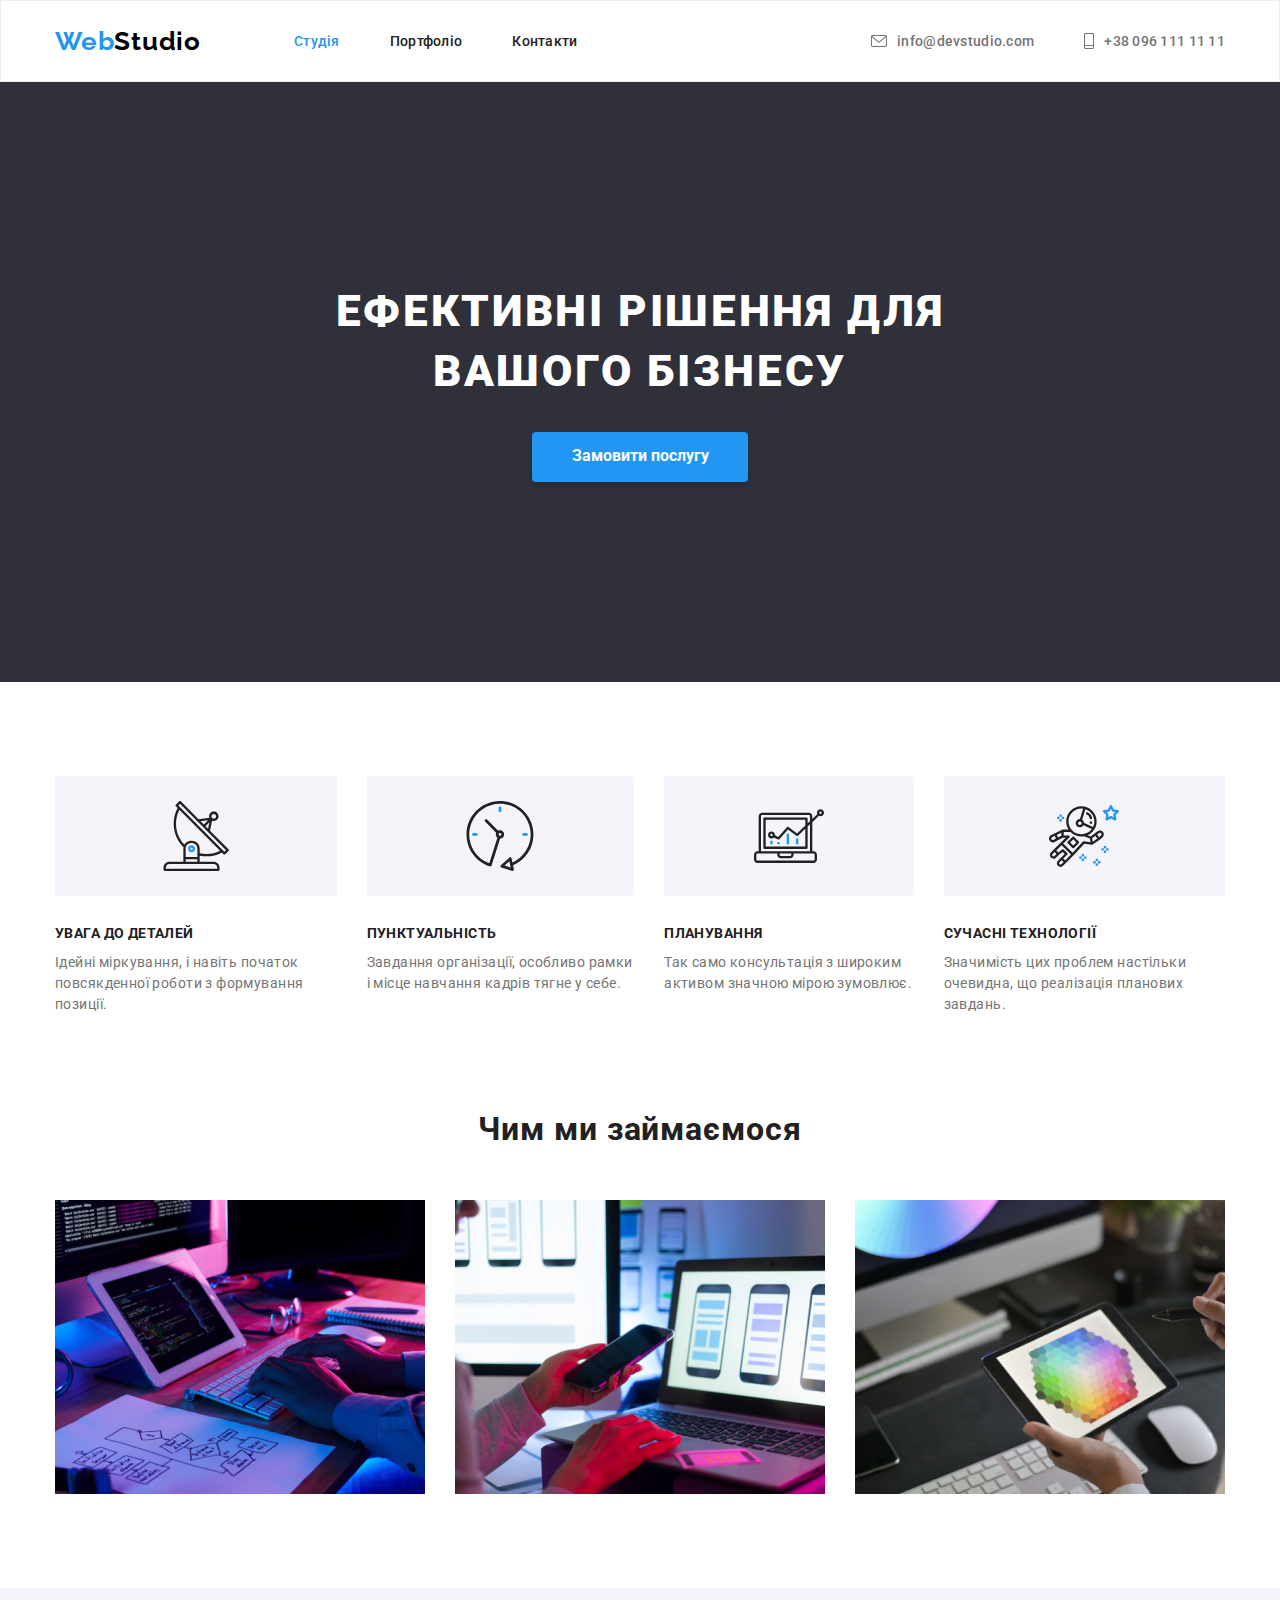
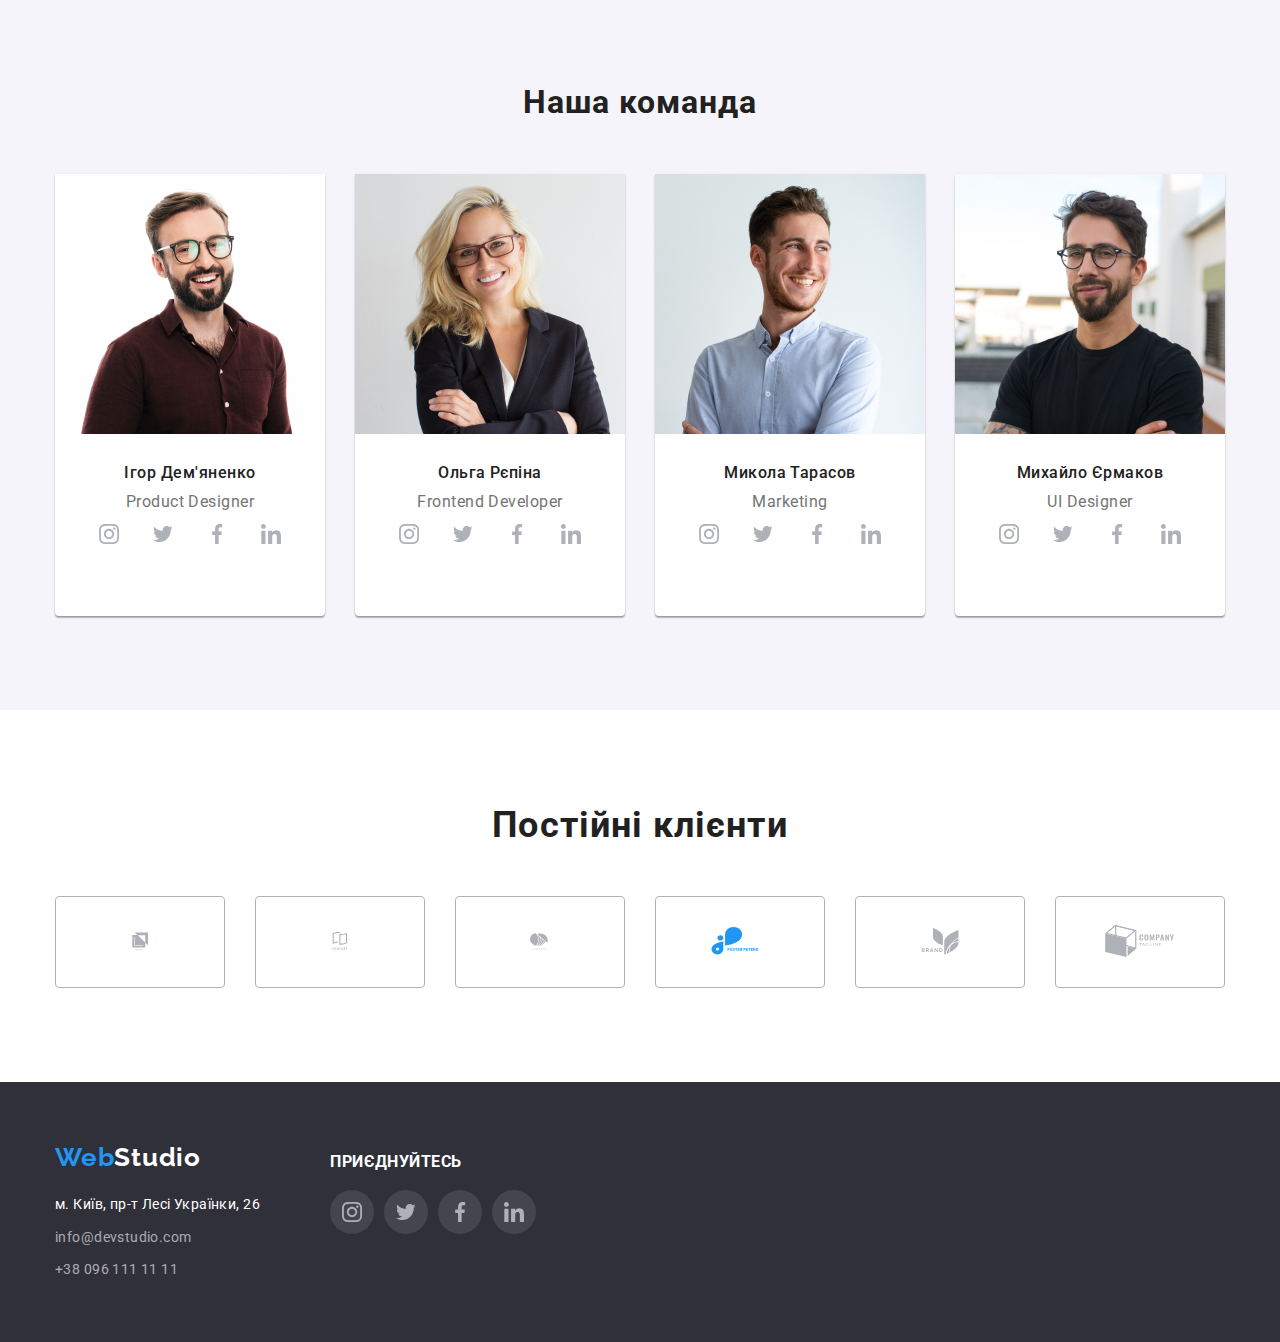
==== commit 073272b6: "Add new elements" ====
--- a/index.html
+++ b/index.html
@@ -29,24 +29,26 @@
           </ul>
         </nav>
         <!--Лінки зв'язку-->
-        <ul class="menu-contacts">
-          <li class="contact-mail">
-            <a href="mailto:info@devstudio.com" class="contacts-mail">
-              <svg class="icon-mail" width="16px" height="12px">
-                <use href="./images/svg/symbol-defs.svg#icon-mail"></use>
-              </svg>
-              <span>info@devstudio.com</span>
-            </a>
-          </li>
-          <li class="contact-tel">
-            <a href="tel:+380961111111" class="contacts-tel">
-              <svg class="icon-mobil" width="10px" height="16px">
-                <use href="./images/svg/symbol-defs.svg#icon-mobil"></use>
-              </svg>
-              <span>+38 096 111 11 11</span>
-            </a>
-          </li>
-        </ul>
+        <div class="header-contacts">
+          <ul class="contacts-menu">
+            <li class="contacts-item">
+              <a href="mailto:info@devstudio.com" class="contacts-link">
+                <svg class="icon-mail" width="16px" height="12px">
+                  <use href="./images/svg/symbol-defs.svg#icon-mail"></use>
+                </svg>
+                <span>info@devstudio.com</span>
+              </a>
+            </li>
+            <li class="contacts-item">
+              <a href="tel:+380961111111" class="contacts-link">
+                <svg class="icon-mobil" width="10px" height="16px">
+                  <use href="./images/svg/symbol-defs.svg#icon-mobil"></use>
+                </svg>
+                <span>+38 096 111 11 11</span>
+              </a>
+            </li>
+          </ul>
+        </div>
       </div>
     </header>
     <!--Main-->
@@ -297,7 +299,7 @@
       </section>
       <section class="section client">
         <div class="container">
-            <h2 class="title">Постоянные клиенты</h2>
+            <h2 class="title">Постійні клієнти</h2>
             <ul class="list client-list">
                 <li class="client-item">
                     <a href="" class="client-link">
@@ -348,27 +350,30 @@
     <!--Footer-->
     <footer class="footer">
       <div class="container">
-        <a class="name-footer" href="index.html" lang="en"
-          ><span class="name-title">Web</span>Studio</a
-        >
-        <address>
-          <ul class="address-list">
-            <li class="address-item">
-              <a
-                href="https://goo.gl/maps/f6Jy9NrF3AqPm8kXA"
-                target="_blank"
-                rel="noopener noreferrer"
-                >м. Київ, пр-т Лесі Українки, 26</a
-              >
-            </li>
-            <li class="address-link">
-              <a href="mailto:info@devstudio.com" class="contact-link">info@devstudio.com</a>
-            </li>
-            <li class="address-link">
-              <a href="tel:+380961111111" class="contact-link">+38 096 111 11 11</a>
-            </li>
-          </ul>
-        </address>
+        <div class="footer-content">
+          <a class="name-footer" href="index.html" lang="en"
+            ><span class="name-title">Web</span>Studio</a
+          >
+          <address>
+            <ul class="address-list">
+              <li class="address-item">
+                <a
+                  href="https://goo.gl/maps/f6Jy9NrF3AqPm8kXA"
+                  target="_blank"
+                  rel="noopener noreferrer"
+                  >м. Київ, пр-т Лесі Українки, 26</a
+                >
+              </li>
+              <li class="address-link">
+                <a href="mailto:info@devstudio.com" class="contact-link">info@devstudio.com</a>
+              </li>
+              <li class="address-link">
+                <a href="tel:+380961111111" class="contact-link">+38 096 111 11 11</a>
+              </li>
+            </ul>
+          </address>
+        </div>
+        <!--Соцмережі-->
         <div class="footer-social-link">
           <h3 class="social-title">Приєднуйтесь</h3>
           <ul class="social-list-dark">
--- a/styles/styles.css
+++ b/styles/styles.css
@@ -15,20 +15,20 @@
     --background-color-active: #188CE8;
 }
 
+body {
+    font-family: 'Roboto', sans-serif;
+    color: var(--primary-text-color);
+    background: var(--background-color-main);
+    margin: 0 auto;
+ 
+    font-size: 14px;
+}
+
 img {
     display: block;
     max-width: 100%;
     height: auto;
   }
-
-body {
-    font-family: 'Roboto', sans-serif;
-    color: var(--primary-text-color);
-    background: var(--background-color-main);
-    margin: 0 auto;
- 
-    font-size: 14px;
-}
 
 .container {
     width: 1200px;
@@ -37,6 +37,11 @@
     margin: 0 auto;
     /* border: 1px solid #bb2020; */
 }
+
+.section {
+    padding-top: 94px;
+    padding-bottom: 94px;
+  }
 
 /*_____________________Header__________________*/
 .header {
@@ -116,50 +121,48 @@
 }
 
    /* Connection links */
-.menu-contacts {
-    display: flex;
-    align-items: center;
-    /* padding: 0; */
-    padding-left: 0;
+.header-contacts {
     margin-left: auto;
+  }
+
+.contacts-menu {
+    display: flex;
+    padding-left: 0; 
+    list-style: none;
     gap: 50px;
-}
-
-.contacts-mail {
+}  
+
+.contacts-item .contacts-link {
+    display: flex;
+    align-items: center;
+}
+
+.contacts-menu .contacts-link {
     line-height: 16px;
     letter-spacing: 0.02em;
 
     color: var(--secondary-text-color);
-}
-
-.contacts-tel {
-    line-height: 16px;
-    letter-spacing: 0.02em;
-
-    color: var(--secondary-text-color);
-}
-
-.contacts-mail,
-.contacts-tel {
+
     text-decoration: none;
     font-weight: 500;
 }
 
-.icon-mail:hover,
-.icon-mobil:focus,
-.link:hover,
-.link:focus,
-.contacts-mail:hover,
-.contacts-mail:focus,
-.contacts-tel:hover,
-.contacts-tel:focus {
-    color: var(--accent-text-color);
+.contacts-menu .contacts-link:hover .icon-mail,
+.contacts-menu .contacts-link:focus .icon-mail,
+.contacts-menu .contacts-link:hover .icon-mobil,
+.contacts-menu .contacts-link:focus .icon-mobil {
+    fill: var(--accent-text-color);
 }
 
 .icon-mail,
 .icon-mobil {
     margin-right: 10px;
-    fill: #757575;
+    fill: var(--secondary-text-color);
+}
+
+.contacts-menu .contacts-link:hover,
+.contacts-menu .contacts-link:focus {
+  color: var(--accent-text-color);
 }
 
  /*___________________Hero____________________*/
@@ -346,7 +349,6 @@
     text-align: center;
     letter-spacing: 0.03em;
     color: var(--primary-text-color);
-
 }
 
 .our-job{
@@ -382,7 +384,7 @@
   }
   .social-link-light:hover,
   .social-link-light:focus {
-    background-color: var(--accent-color);
+    background-color: var(--accent-text-color);
   }
   .social-link-light:hover .ikon-instagram,
   .social-link-light:hover .ikon-twitter,
@@ -392,12 +394,13 @@
   .social-link-light:focus .ikon-twitter,
   .social-link-light:focus .ikon-facebook,
   .social-link-light:focus .ikon-linkedin {
-    fill: #ffffff;
+    fill: var(--title-color);
   }
 
 /*===========================CLIENTS=========================*/
 .client .title {
     margin-bottom: 50px;
+    margin-top: 0;
   
     font-weight: bold;
     font-size: 36px;
@@ -405,9 +408,13 @@
     text-align: center;
     letter-spacing: 0.03em;
   
-    color: #212121;
+    color: var(--primary-text-color);
   }
   .client-list {
+    margin-top: 0;
+    margin-bottom: 0;
+    padding-left: 0;
+
     display: flex;
     justify-content: space-between;
   }
@@ -427,18 +434,26 @@
   }
   .client-link:hover,
   .client-link:focus {
-    border-color: var(--accent-color);
+    border-color: var(--accent-text-color);
   }
   .client-link:hover .ikon-client,
   .client-link:focus .ikon-client {
-    fill: var(--accent-color);
+    fill: var(--accent-text-color);
   }
 
 /*__________________Footer__________________________*/
 .footer {
-    padding: 60px 0;
     background-color: var(--background-color);
 }
+
+.footer .container {
+    display: flex;
+  }
+
+.footer-content {
+    padding-top: 60px;
+    padding-bottom: 60px;
+  }
 
 .name-footer {
     font-family: 'Raleway';
@@ -483,7 +498,7 @@
 
 .contact-link {
     font-weight: 400;
-    font-size: 14px;
+
     line-height: 1.71;
     /* or 171% */
     letter-spacing: 0.03em;
@@ -495,27 +510,31 @@
 .address-item:focus {
     color: var(--accent-text-color);
 }
+/*----------------Social--------------*/
 
 .social-list-dark {
-    display: flex;
-
+    margin: 0;
+    padding-left: 0;
+
+    display: flex;
+    gap: 10px;
+   
     list-style-type: none;
-  }
-  .social-list-dark .social-item:not(:last-child) {
-    margin-right: 10px;
-  }
+}
+
   .footer-social-link {
     padding-top: 72px;
     margin-left: 70px;
   }
-  .footer-social-link .title {
+  .footer-social-link .social-title {
+    margin-top: 0;
     margin-bottom: 20px;
     font-weight: bold;
-    font-size: 14px;
+
     line-height: 16px;
     letter-spacing: 0.03em;
     text-transform: uppercase;
-    color: #ffffff;
+    color: var(--title-color)
   }
   
   .social-link-dark {
@@ -526,11 +545,11 @@
     height: 44px;
     border-radius: 50%;
     background: rgba(255, 255, 255, 0.1);
-    fill: #ffffff;
+    fill: var(--title-color);
   }
   .social-link-dark:hover,
   .social-link-dark:focus {
-    background-color: var(--accent-color);
+    background-color: var(--accent-text-color);
   }
 
 /*========================Portfolio==========================*/
